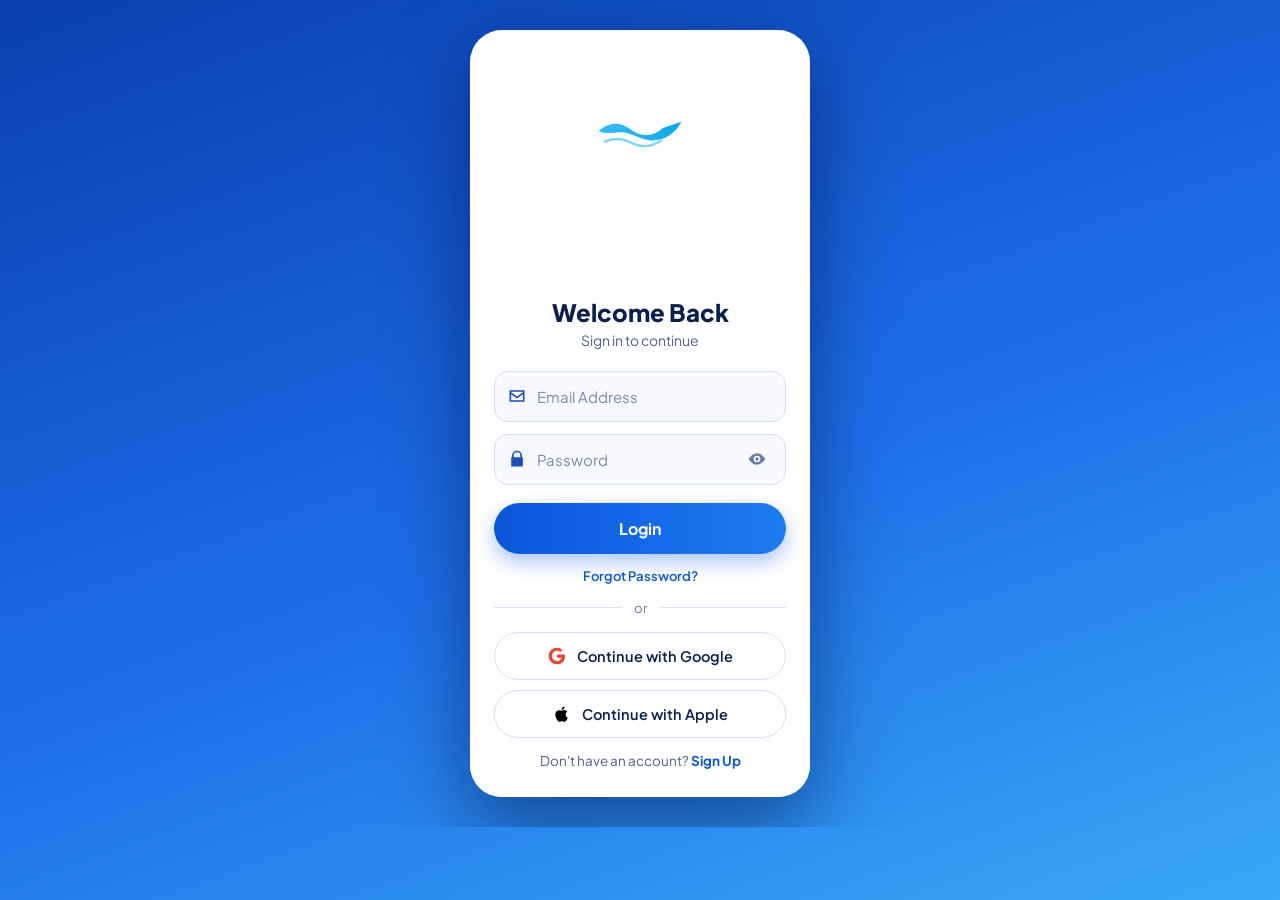
==== login.html @ a5a16d06 "design change" ====
<!DOCTYPE html>
<html lang="en">
<head>
<meta charset="UTF-8">
<meta name="viewport" content="width=device-width, initial-scale=1, viewport-fit=cover">
<title>AROKIYAM - Login</title>
<meta name="theme-color" content="#0b3fa8">
<link rel="icon" type="image/png" href="assets/app-icon.png">
<link rel="apple-touch-icon" href="assets/app-icon.png">
<link rel="preconnect" href="https://fonts.googleapis.com"><link rel="preconnect" href="https://fonts.gstatic.com" crossorigin>
<link href="https://fonts.googleapis.com/css2?family=Plus+Jakarta+Sans:wght@400;500;600;700;800&family=Noto+Sans+Tamil:wght@400;600&display=swap" rel="stylesheet">
<link rel="stylesheet" href="css/auth.css">
</head>
<body data-page="login">
<main class="auth">
  <header class="auth-top">
    <i class="note n1">♪</i><i class="note n2">♫</i>
    <img src="assets/arokiyam_mark.svg" alt="" class="mark">
    <h1>AROKIYAM</h1><p>Tamil Christian Music</p>
  </header>
  <section class="sheet">
    <h2>Welcome Back</h2><p class="sub">Sign in to continue</p>
    <form id="loginForm" novalidate>
      <div class="field"><label for="email" class="sr">Email Address</label><div class="box"><svg class="ic" viewBox="0 0 24 24"><path d="M3 5h18v14H3zm2 2v.5l7 5 7-5V7zm14 3L12 15 5 10v7h14z"/></svg><input id="email" name="email" type="email" placeholder="Email Address" autocomplete="email"></div><small class="err"></small></div>
      <div class="field"><label for="password" class="sr">Password</label><div class="box"><svg class="ic" viewBox="0 0 24 24"><path d="M6 10V8a6 6 0 1 1 12 0v2h1v11H5V10zm2 0h8V8a4 4 0 1 0-8 0z"/></svg><input id="password" name="password" type="password" placeholder="Password" autocomplete="current-password"><button type="button" class="eye" aria-label="Show password"><svg viewBox="0 0 24 24"><path d="M12 5C6 5 2 12 2 12s4 7 10 7 10-7 10-7-4-7-10-7zm0 11a4 4 0 1 1 0-8 4 4 0 0 1 0 8zm0-6a2 2 0 1 0 0 4 2 2 0 0 0 0-4z"/></svg></button></div><small class="err"></small></div>
      <button class="primary" id="submitBtn" type="submit">Login</button>
      <a href="#" id="forgotLink" class="forgot">Forgot Password?</a>
    </form>
    <div class="or"><span>or</span></div>
    <button type="button" class="social" data-soon="Google"><svg viewBox="0 0 24 24" width="20" height="20"><path fill="#EA4335" d="M12 10.2v3.9h5.5c-.2 1.3-1.6 3.9-5.5 3.9a6.1 6.1 0 1 1 0-12.2c1.9 0 3.2.8 3.9 1.5l2.7-2.6A9.9 9.9 0 0 0 12 2a10 10 0 1 0 0 20c5.8 0 9.6-4 9.6-9.8 0-.7-.1-1.2-.2-2z"/></svg>Continue with Google</button>
    <button type="button" class="social" data-soon="Apple"><svg viewBox="0 0 24 24" width="20" height="20"><path d="M16.4 12.6c0-2.3 1.9-3.4 2-3.5a4.3 4.3 0 0 0-3.4-1.8c-1.4-.2-2.8.9-3.5.9s-1.800-.9-3-.8a4.500 4.500 0 0 0-3.800 2.300c-1.600 2.800-.4 7 1.200 9.300.8 1.100 1.700 2.400 2.900 2.300 1.200 0 1.600-.7 3-.7s1.800.7 3 .7 2-1.100 2.800-2.200a9.700 9.700 0 0 0 1.300-2.600 4 4 0 0 1-2.500-3.900zM14.100 5.800A4 4 0 0 0 15 3a4.100 4.100 0 0 0-2.700 1.400 3.800 3.800 0 0 0-.9 2.700 3.400 3.400 0 0 0 2.700-1.300z"/></svg>Continue with Apple</button>
    <p class="switch">Don't have an account? <a href="signup.html">Sign Up</a></p>
  </section>
</main>
<div id="toast" class="toast" role="status" aria-live="polite"></div>
<div class="modal" id="forgot" role="dialog" aria-modal="true" aria-labelledby="fTitle"><div class="card">
  <button class="x" id="fClose" aria-label="Close">×</button>
  <h3 id="fTitle">Reset password</h3><p class="sub">Enter your account email and choose a new password.</p>
  <form id="forgotForm" novalidate>
      <div class="field"><label for="fEmail" class="sr">Email Address</label><div class="box"><svg class="ic" viewBox="0 0 24 24"><path d="M3 5h18v14H3zm2 2v.5l7 5 7-5V7zm14 3L12 15 5 10v7h14z"/></svg><input id="fEmail" name="fEmail" type="email" placeholder="Email Address" autocomplete="email"></div><small class="err"></small></div>
      <div class="field"><label for="fPass" class="sr">New Password</label><div class="box"><svg class="ic" viewBox="0 0 24 24"><path d="M6 10V8a6 6 0 1 1 12 0v2h1v11H5V10zm2 0h8V8a4 4 0 1 0-8 0z"/></svg><input id="fPass" name="fPass" type="password" placeholder="New Password" autocomplete="new-password"><button type="button" class="eye" aria-label="Show password"><svg viewBox="0 0 24 24"><path d="M12 5C6 5 2 12 2 12s4 7 10 7 10-7 10-7-4-7-10-7zm0 11a4 4 0 1 1 0-8 4 4 0 0 1 0 8zm0-6a2 2 0 1 0 0 4 2 2 0 0 0 0-4z"/></svg></button></div><small class="err"></small></div>
    <button class="primary" type="submit">Update Password</button>
  </form>
  <p class="note-small">This offline version resets the password stored in this browser. A hosted version would email a secure reset link.</p>
</div></div>
<script src="js/auth.js"></script>
<script src="js/auth-pages.js"></script>
</body>
</html>
---- css/auth.css ----
/* AROKIYAM - login / signup styles (css/auth.css) */
*{box-sizing:border-box;margin:0;padding:0}
html,body{min-height:100%;overflow-x:hidden}
body{font-family:'Plus Jakarta Sans','Noto Sans Tamil',system-ui,sans-serif;background:linear-gradient(160deg,#0a3fb0,#1d6fe8 55%,#38a9f5);color:#0b1f4d;-webkit-font-smoothing:antialiased}
.auth{min-height:100vh;min-height:100dvh;display:flex;flex-direction:column;align-items:center;max-width:460px;margin:0 auto;position:relative}
.auth-top{text-align:center;color:#fff;padding:44px 20px 54px;position:relative;width:100%}
.auth-top .mark{width:92px;height:auto;display:block;margin:0 auto 4px}
.auth-top h1{font-size:30px;font-weight:700;letter-spacing:.5px}
.auth-top p{font-size:14px;opacity:.92;margin-top:2px}
.note{position:absolute;top:50px;font-style:normal;font-size:44px;color:rgba(255,255,255,.35)}
.n1{left:26px;transform:rotate(-12deg)}.n2{right:26px;transform:rotate(10deg)}
.sheet{background:#fff;width:100%;flex:1;border-radius:36px 36px 0 0;padding:30px 24px calc(28px + env(safe-area-inset-bottom));box-shadow:0 -10px 40px rgba(2,20,80,.25)}
.sheet h2{text-align:center;font-size:24px;font-weight:800}
.sub{text-align:center;color:#51608a;font-size:14px;margin:4px 0 22px}
.field{margin-bottom:12px}
.sr{position:absolute;width:1px;height:1px;overflow:hidden;clip:rect(0 0 0 0)}
.box{display:flex;align-items:center;gap:10px;border:1.5px solid #d4def4;border-radius:14px;padding:0 12px;background:#f7f9ff;transition:.2s}
.box:focus-within{border-color:#1d6fe8;box-shadow:0 0 0 4px rgba(29,111,232,.14);background:#fff}
.invalid .box{border-color:#e5484d;background:#fff6f6}
.ic{width:20px;height:20px;fill:#1d4fb8;flex:none}
.box input{flex:1;min-width:0;border:0;outline:0;background:transparent;font:inherit;font-size:15px;color:#0b1f4d;padding:15px 0}
.box input::placeholder{color:#7a89ad}
.eye{border:0;background:none;cursor:pointer;display:grid;place-items:center;padding:6px;border-radius:50%}
.eye svg{width:20px;height:20px;fill:#6b7ba3}.eye.on svg{fill:#1d6fe8}
.err{display:block;color:#d92d33;font-size:12px;min-height:0;margin:4px 4px 0}
.err:empty{display:none}
.primary{width:100%;border:0;border-radius:999px;padding:15px;margin-top:6px;font:inherit;font-weight:700;font-size:16px;color:#fff;cursor:pointer;background:linear-gradient(90deg,#0b55d8,#1d7cf2);box-shadow:0 8px 20px rgba(11,85,216,.35);transition:.2s}
.primary:hover{transform:translateY(-1px)}.primary:disabled{opacity:.7;cursor:wait;transform:none}
.forgot{display:block;text-align:center;margin-top:14px;font-size:13px;font-weight:600;color:#0b55d8;text-decoration:none}
.or{display:flex;align-items:center;gap:12px;color:#6b7ba3;font-size:13px;margin:16px 0}
.or:before,.or:after{content:"";flex:1;height:1px;background:#dbe4f7}
.social{width:100%;display:flex;align-items:center;justify-content:center;gap:10px;padding:13px;margin-bottom:10px;border:1.5px solid #d4def4;border-radius:999px;background:#fff;font:inherit;font-weight:600;font-size:14.5px;color:#0b1f4d;cursor:pointer}
.social:hover{background:#f3f7ff}
.switch{text-align:center;margin-top:14px;font-size:13.5px;color:#51608a}
.switch a{color:#0b55d8;font-weight:700;text-decoration:none}
.toast{position:fixed;left:50%;bottom:24px;transform:translate(-50%,30px);opacity:0;background:#0a1f55;color:#fff;padding:12px 18px;border-radius:12px;font-size:14px;max-width:90vw;text-align:center;pointer-events:none;transition:.3s;z-index:60}
.toast.show{opacity:1;transform:translate(-50%,0)}
.modal{position:fixed;inset:0;background:rgba(3,14,50,.6);display:none;align-items:center;justify-content:center;padding:18px;z-index:50}
.modal.open{display:flex}
.modal .card{background:#fff;border-radius:22px;padding:26px 22px;width:100%;max-width:400px;position:relative}
.modal h3{text-align:center;font-size:20px}
.modal .x{position:absolute;right:12px;top:8px;border:0;background:none;font-size:28px;color:#6b7ba3;cursor:pointer}
.note-small{font-size:11.5px;color:#6b7ba3;text-align:center;margin-top:12px;line-height:1.4}
@media(min-width:700px){body{display:grid;place-items:center;padding:30px}.auth{min-height:auto;border-radius:32px;overflow:hidden;box-shadow:0 30px 80px rgba(0,10,60,.5);background:#fff}.sheet{box-shadow:none}}
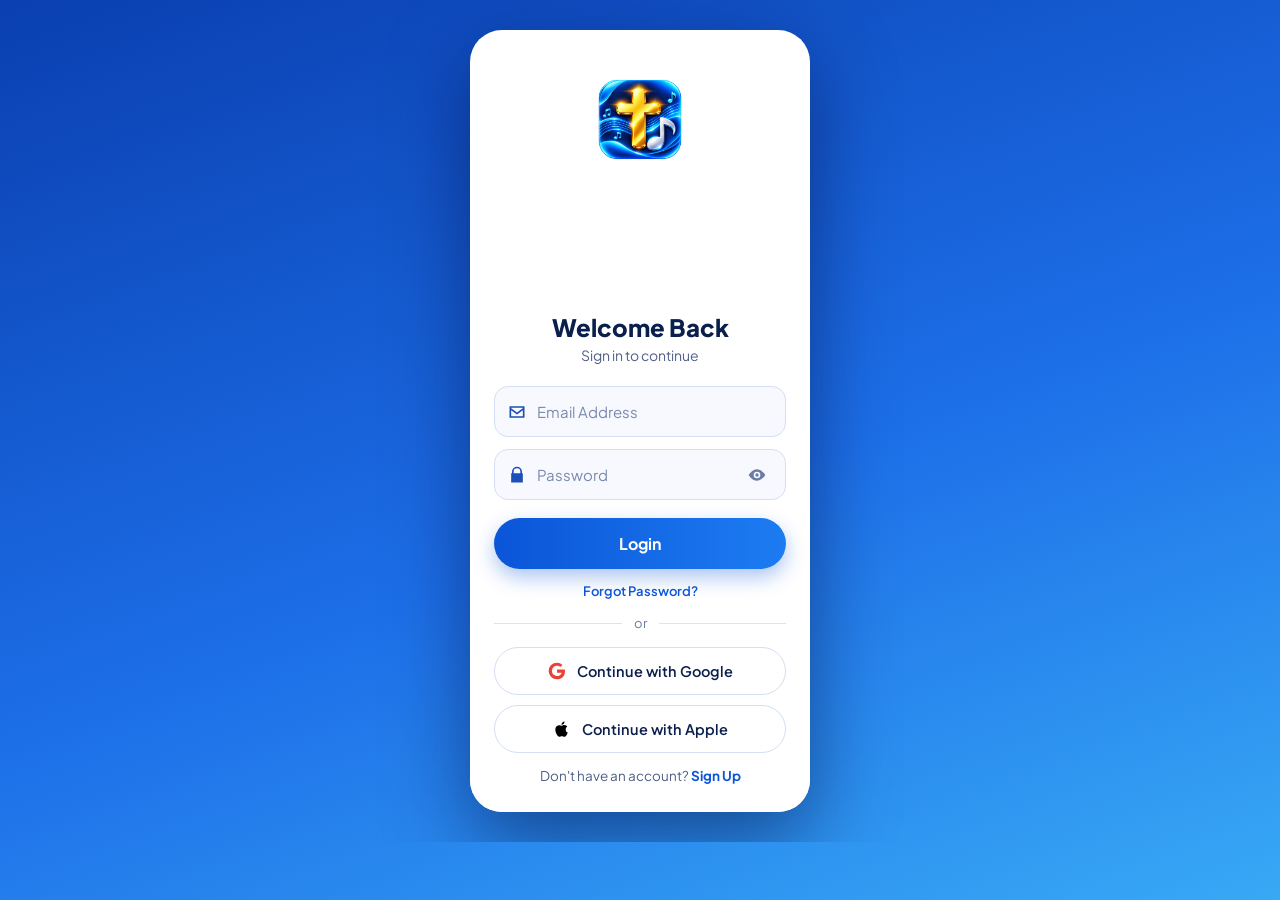
==== commit 7860f347: "logo change" ====
--- a/login.html
+++ b/login.html
@@ -5,8 +5,8 @@
 <meta name="viewport" content="width=device-width, initial-scale=1, viewport-fit=cover">
 <title>AROKIYAM - Login</title>
 <meta name="theme-color" content="#0b3fa8">
-<link rel="icon" type="image/png" href="assets/app-icon.png">
-<link rel="apple-touch-icon" href="assets/app-icon.png">
+<link rel="icon" type="image/png" href="assets/logo.png">
+<link rel="apple-touch-icon" href="assets/logo.png">
 <link rel="preconnect" href="https://fonts.googleapis.com"><link rel="preconnect" href="https://fonts.gstatic.com" crossorigin>
 <link href="https://fonts.googleapis.com/css2?family=Plus+Jakarta+Sans:wght@400;500;600;700;800&family=Noto+Sans+Tamil:wght@400;600&display=swap" rel="stylesheet">
 <link rel="stylesheet" href="css/auth.css">
@@ -15,7 +15,7 @@
 <main class="auth">
   <header class="auth-top">
     <i class="note n1">♪</i><i class="note n2">♫</i>
-    <img src="assets/arokiyam_mark.svg" alt="" class="mark">
+    <img src="assets/logo.png" alt="" class="mark">
     <h1>AROKIYAM</h1><p>Tamil Christian Music</p>
   </header>
   <section class="sheet">
